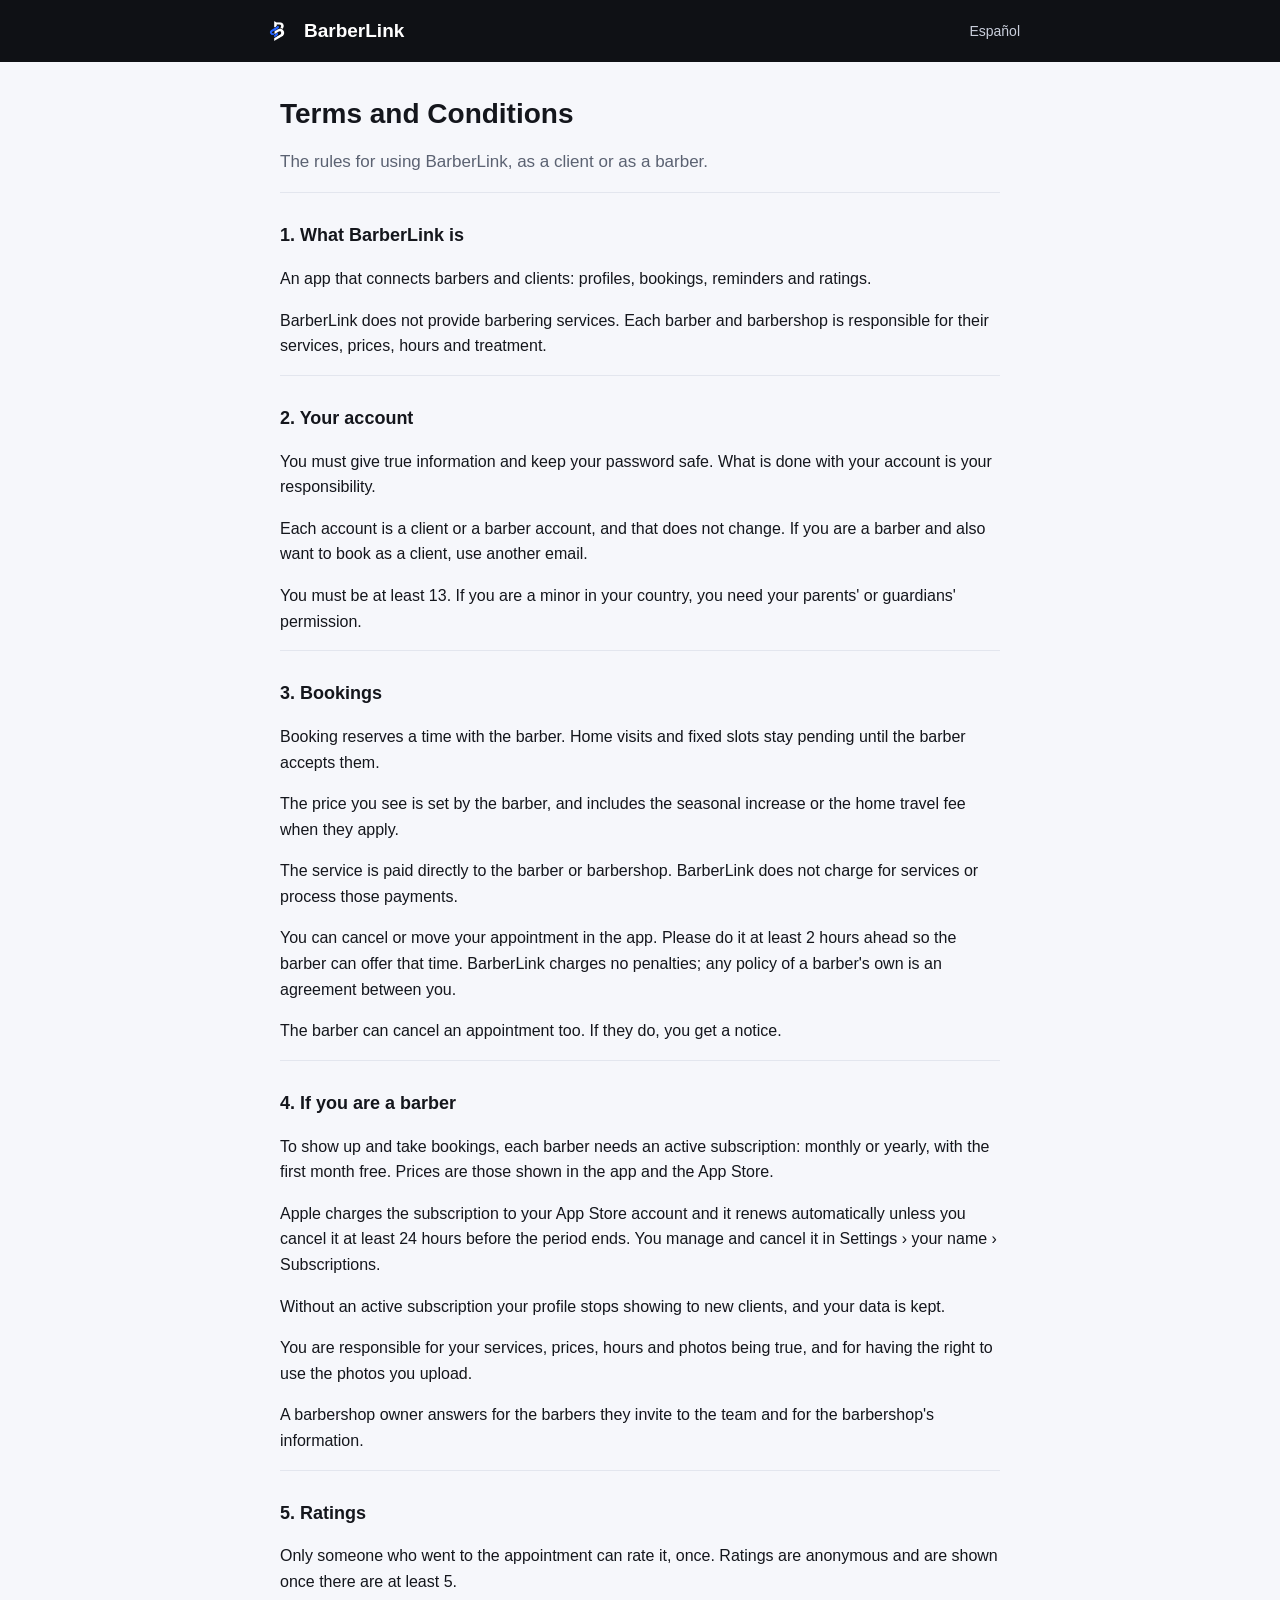
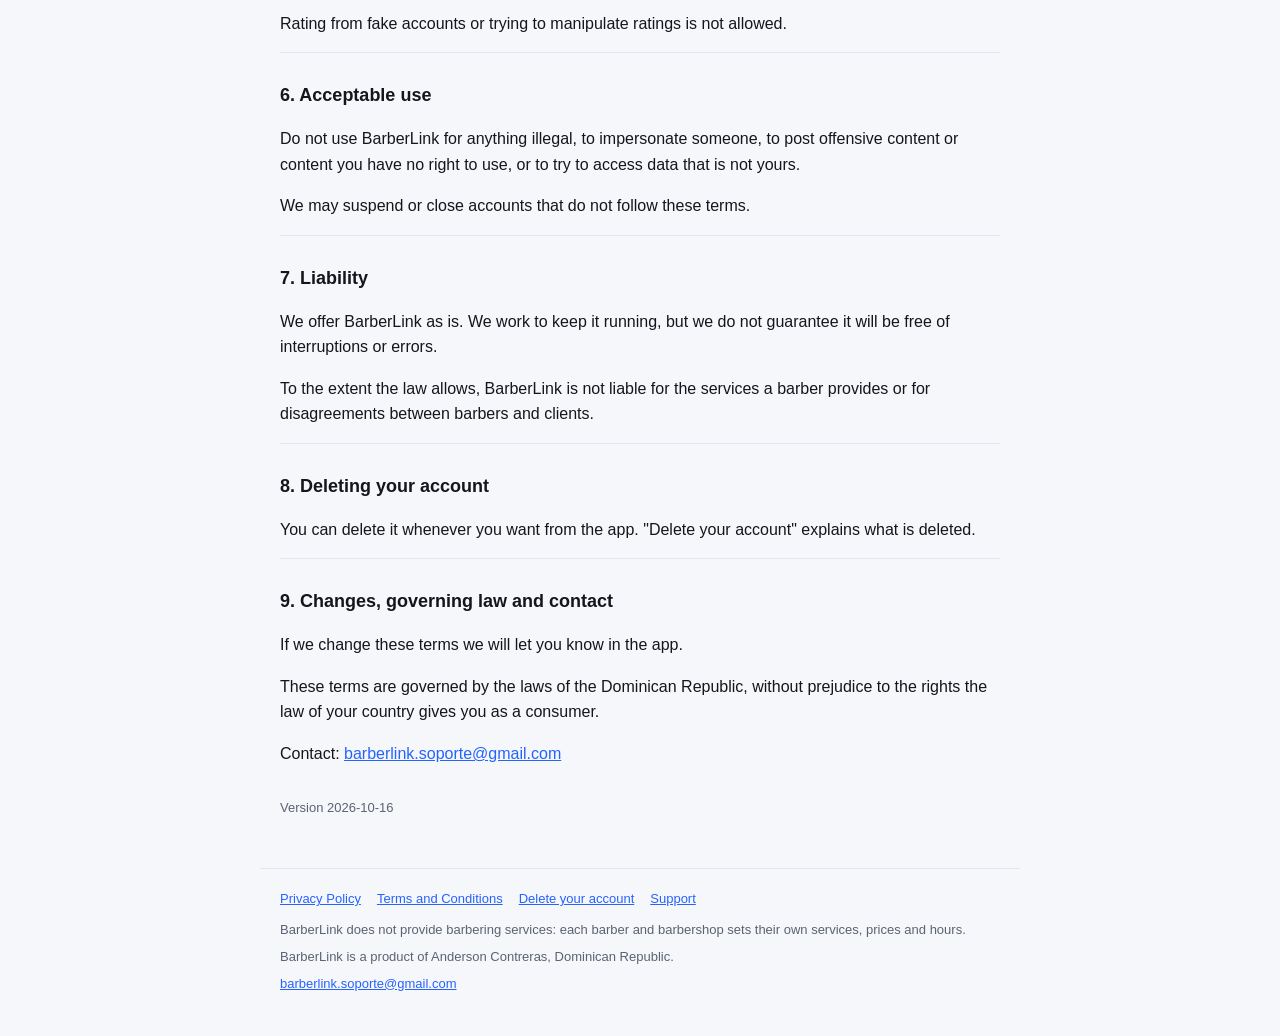
==== en/terms.html @ 306a6e2c "Páginas públicas de BarberLink: privacidad, términos, eliminar la cuenta y soporte Generadas con scr" ====
<!doctype html>
<html lang="en">
<head>
<meta charset="utf-8">
<meta name="viewport" content="width=device-width, initial-scale=1">
<title>Terms and Conditions · BarberLink</title>
<link rel="icon" href="../marca.png">
<link rel="stylesheet" href="../estilos.css">
</head>
<body>
<header>
  <a class="marca" href="index.html"><img src="../marca.png" alt=""><span>BarberLink</span></a>
  <a class="idioma" href="../terminos.html">Español</a>
</header>
<main>
<h1>Terms and Conditions</h1>
<p class="resumen">The rules for using BarberLink, as a client or as a barber.</p>
<section>
<h2>1. What BarberLink is</h2>
<p>An app that connects barbers and clients: profiles, bookings, reminders and ratings.</p>
<p>BarberLink does not provide barbering services. Each barber and barbershop is responsible for their services, prices, hours and treatment.</p>
</section>
<section>
<h2>2. Your account</h2>
<p>You must give true information and keep your password safe. What is done with your account is your responsibility.</p>
<p>Each account is a client or a barber account, and that does not change. If you are a barber and also want to book as a client, use another email.</p>
<p>You must be at least 13. If you are a minor in your country, you need your parents' or guardians' permission.</p>
</section>
<section>
<h2>3. Bookings</h2>
<p>Booking reserves a time with the barber. Home visits and fixed slots stay pending until the barber accepts them.</p>
<p>The price you see is set by the barber, and includes the seasonal increase or the home travel fee when they apply.</p>
<p>The service is paid directly to the barber or barbershop. BarberLink does not charge for services or process those payments.</p>
<p>You can cancel or move your appointment in the app. Please do it at least 2 hours ahead so the barber can offer that time. BarberLink charges no penalties; any policy of a barber's own is an agreement between you.</p>
<p>The barber can cancel an appointment too. If they do, you get a notice.</p>
</section>
<section>
<h2>4. If you are a barber</h2>
<p>To show up and take bookings, each barber needs an active subscription: monthly or yearly, with the first month free. Prices are those shown in the app and the App Store.</p>
<p>Apple charges the subscription to your App Store account and it renews automatically unless you cancel it at least 24 hours before the period ends. You manage and cancel it in Settings › your name › Subscriptions.</p>
<p>Without an active subscription your profile stops showing to new clients, and your data is kept.</p>
<p>You are responsible for your services, prices, hours and photos being true, and for having the right to use the photos you upload.</p>
<p>A barbershop owner answers for the barbers they invite to the team and for the barbershop's information.</p>
</section>
<section>
<h2>5. Ratings</h2>
<p>Only someone who went to the appointment can rate it, once. Ratings are anonymous and are shown once there are at least 5.</p>
<p>Rating from fake accounts or trying to manipulate ratings is not allowed.</p>
</section>
<section>
<h2>6. Acceptable use</h2>
<p>Do not use BarberLink for anything illegal, to impersonate someone, to post offensive content or content you have no right to use, or to try to access data that is not yours.</p>
<p>We may suspend or close accounts that do not follow these terms.</p>
</section>
<section>
<h2>7. Liability</h2>
<p>We offer BarberLink as is. We work to keep it running, but we do not guarantee it will be free of interruptions or errors.</p>
<p>To the extent the law allows, BarberLink is not liable for the services a barber provides or for disagreements between barbers and clients.</p>
</section>
<section>
<h2>8. Deleting your account</h2>
<p>You can delete it whenever you want from the app. &quot;Delete your account&quot; explains what is deleted.</p>
</section>
<section>
<h2>9. Changes, governing law and contact</h2>
<p>If we change these terms we will let you know in the app.</p>
<p>These terms are governed by the laws of the Dominican Republic, without prejudice to the rights the law of your country gives you as a consumer.</p>
<p>Contact: <a href="mailto:barberlink.soporte@gmail.com">barberlink.soporte@gmail.com</a></p>
</section>
<p class="version">Version 2026-10-16</p>
</main>
<footer>
  <nav><a href="privacy.html">Privacy Policy</a><a href="terms.html">Terms and Conditions</a><a href="delete-account.html">Delete your account</a><a href="support.html">Support</a></nav>
  <p>BarberLink does not provide barbering services: each barber and barbershop sets their own services, prices and hours.</p>
  <p>BarberLink is a product of Anderson Contreras, Dominican Republic.</p>
  <p><a href="mailto:barberlink.soporte@gmail.com">barberlink.soporte@gmail.com</a></p>
</footer>
</body>
</html>
---- estilos.css ----
/* Public pages (scripts/build-pages.mjs). The app's colors: dark header and the electric blue. */
:root {
  --oscuro: #0f1115;
  --azul: #2563ff;
  --texto: #14161c;
  --suave: #5b6272;
  --fondo: #f6f7fb;
  --borde: #e3e6ee;
  color-scheme: light dark;
}
@media (prefers-color-scheme: dark) {
  :root { --texto: #eceef3; --suave: #9aa1b2; --fondo: #0b0d11; --borde: #23262f; }
}
* { box-sizing: border-box; }
body {
  margin: 0; background: var(--fondo); color: var(--texto);
  font: 16px/1.6 -apple-system, BlinkMacSystemFont, "Segoe UI", Roboto, Inter, Arial, sans-serif;
}
header {
  display: flex; align-items: center; justify-content: space-between;
  padding: 14px max(20px, calc((100% - 760px) / 2)); background: var(--oscuro);
}
.marca { display: flex; align-items: center; gap: 10px; color: #fff; text-decoration: none; font-weight: 700; font-size: 19px; }
.marca img { width: 34px; height: 34px; border-radius: 8px; }
.idioma { color: #c9cedb; text-decoration: none; font-size: 14px; }
main { max-width: 760px; margin: 0 auto; padding: 28px 20px 12px; }
h1 { font-size: 28px; line-height: 1.25; margin: 6px 0 12px; }
h2 { font-size: 18px; margin: 28px 0 8px; }
.resumen { font-size: 17px; color: var(--suave); }
.nota { font-size: 14px; color: var(--suave); border-left: 3px solid var(--azul); padding-left: 12px; }
.version { font-size: 13px; color: var(--suave); margin-top: 32px; }
a { color: var(--azul); }
section { border-top: 1px solid var(--borde); }
.portada { text-align: center; padding: 18px 0 8px; }
.portada img { width: 96px; height: 96px; border-radius: 22px; }
.portada h1 { font-size: 34px; margin: 10px 0 2px; }
.lema { color: var(--azul); font-weight: 600; margin-top: 0; }
.lista { list-style: none; padding: 0; margin: 22px 0; display: grid; gap: 10px; }
.lista a {
  display: block; padding: 14px 16px; border: 1px solid var(--borde); border-radius: 12px;
  text-decoration: none; font-weight: 600; background: rgba(37, 99, 255, 0.05);
}
footer { max-width: 760px; margin: 24px auto 0; padding: 20px 20px 36px; border-top: 1px solid var(--borde); font-size: 13px; color: var(--suave); }
footer nav { display: flex; flex-wrap: wrap; gap: 6px 16px; margin-bottom: 10px; }
footer p { margin: 6px 0; }
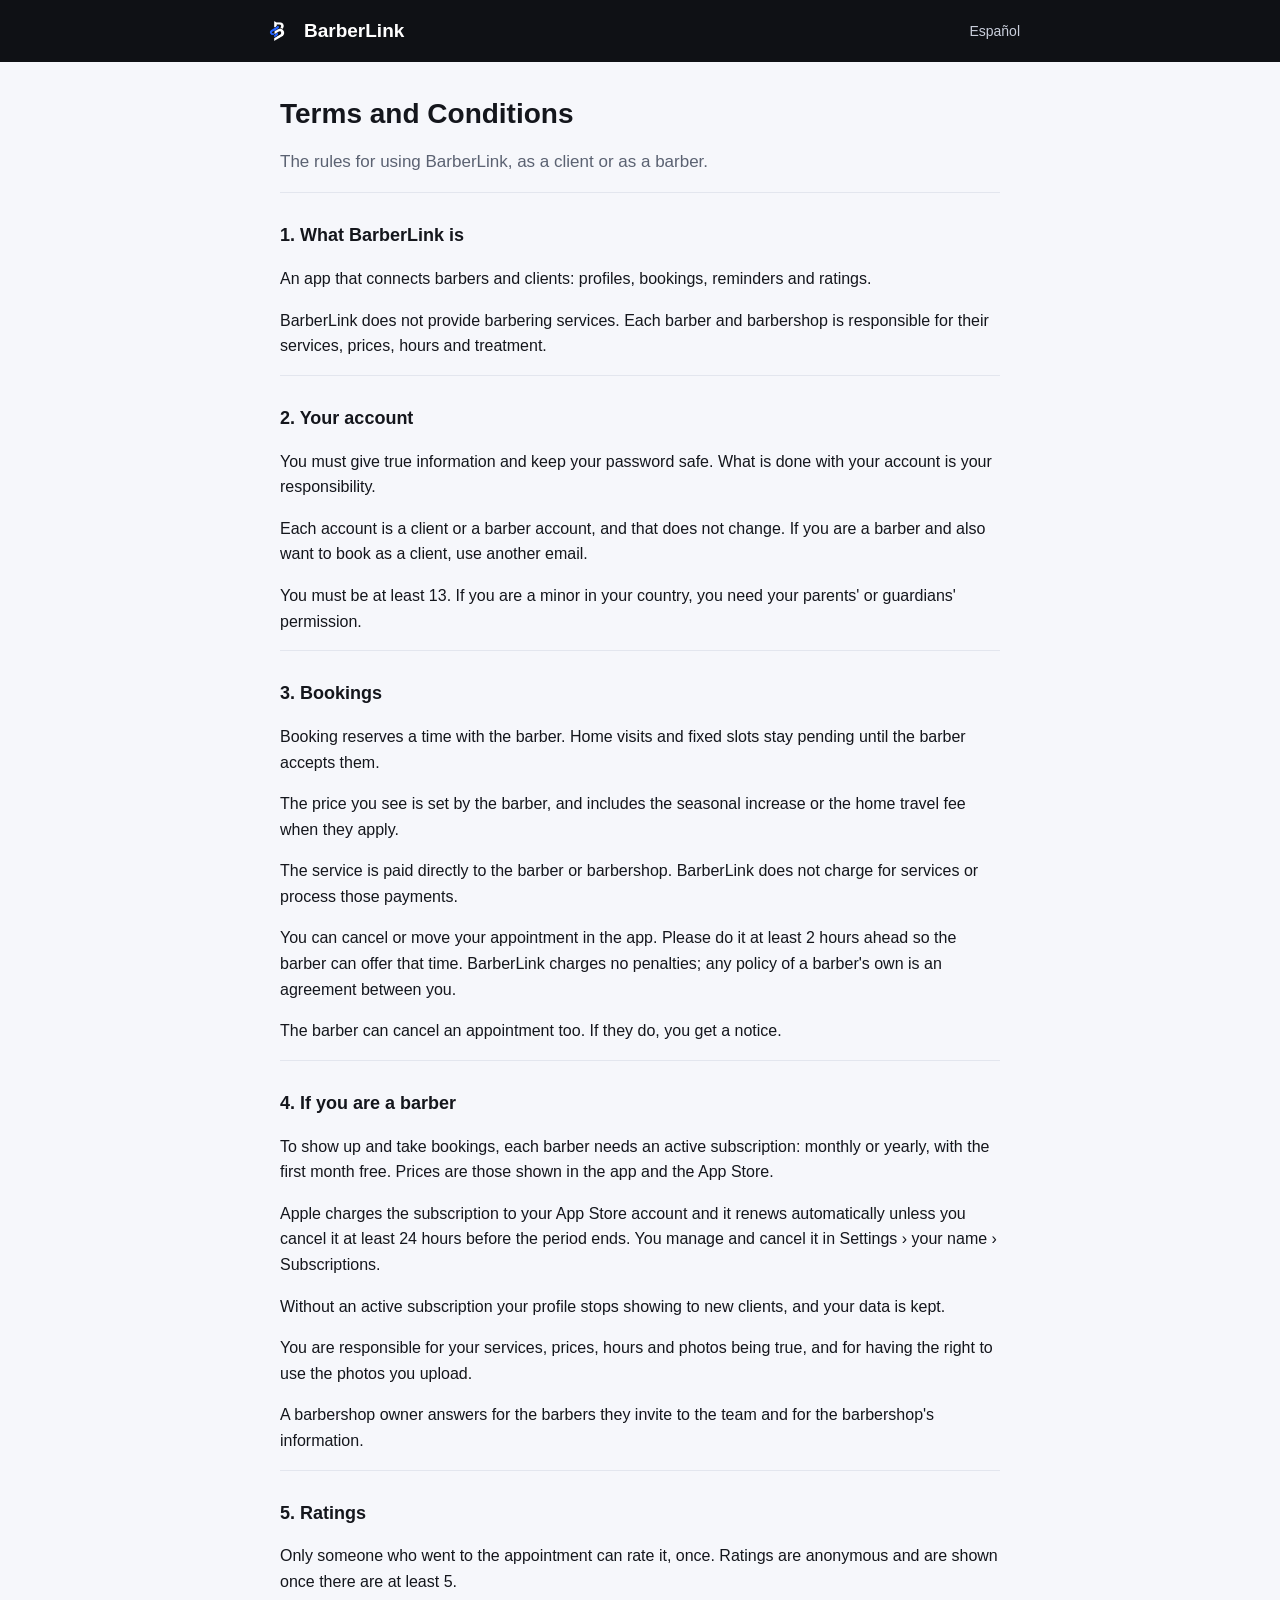
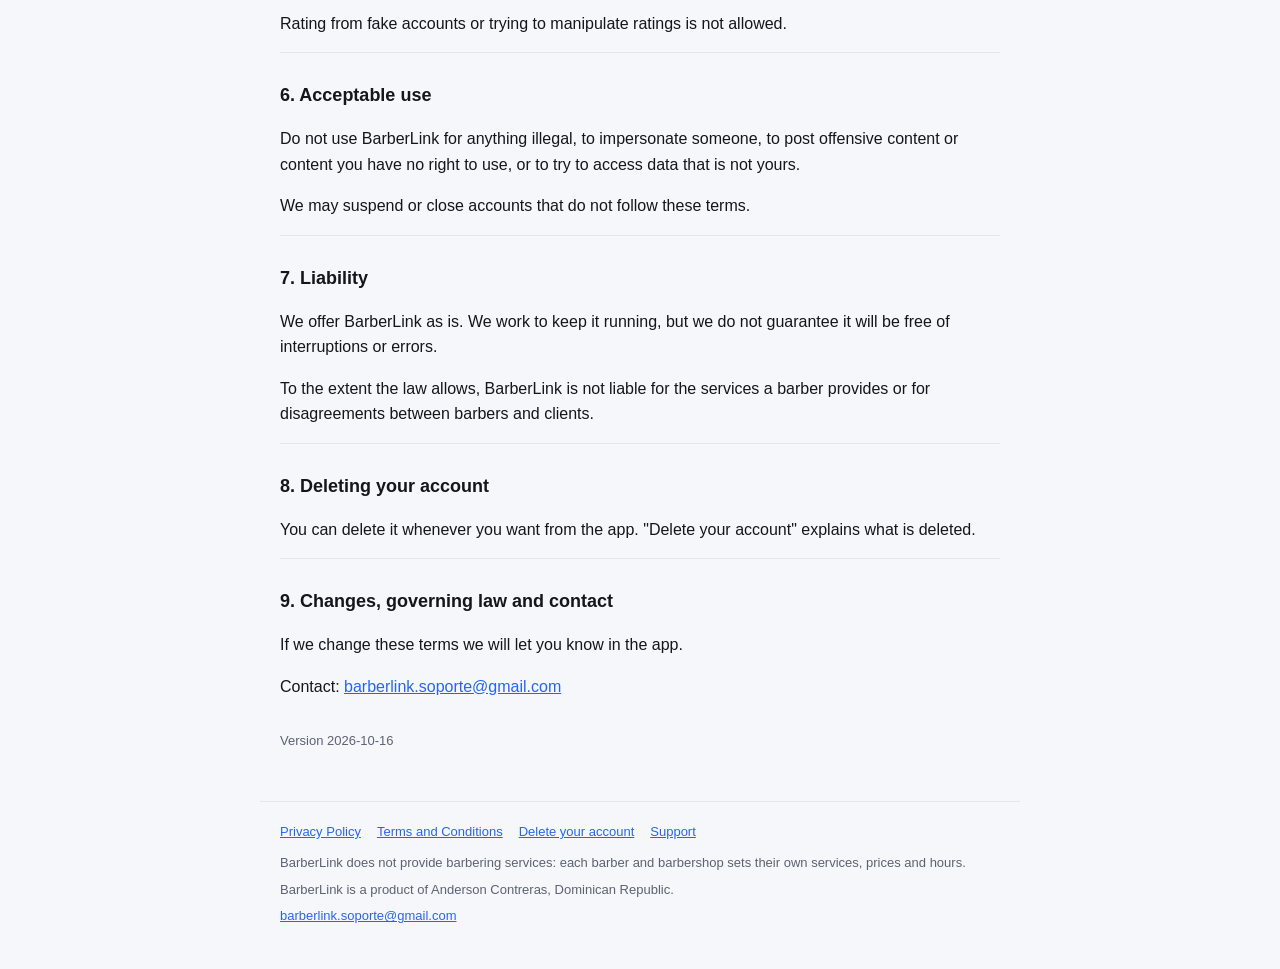
==== commit 1363ca75: "Update terms.html" ====
--- a/en/terms.html
+++ b/en/terms.html
@@ -64,7 +64,6 @@
 <section>
 <h2>9. Changes, governing law and contact</h2>
 <p>If we change these terms we will let you know in the app.</p>
-<p>These terms are governed by the laws of the Dominican Republic, without prejudice to the rights the law of your country gives you as a consumer.</p>
 <p>Contact: <a href="mailto:barberlink.soporte@gmail.com">barberlink.soporte@gmail.com</a></p>
 </section>
 <p class="version">Version 2026-10-16</p>
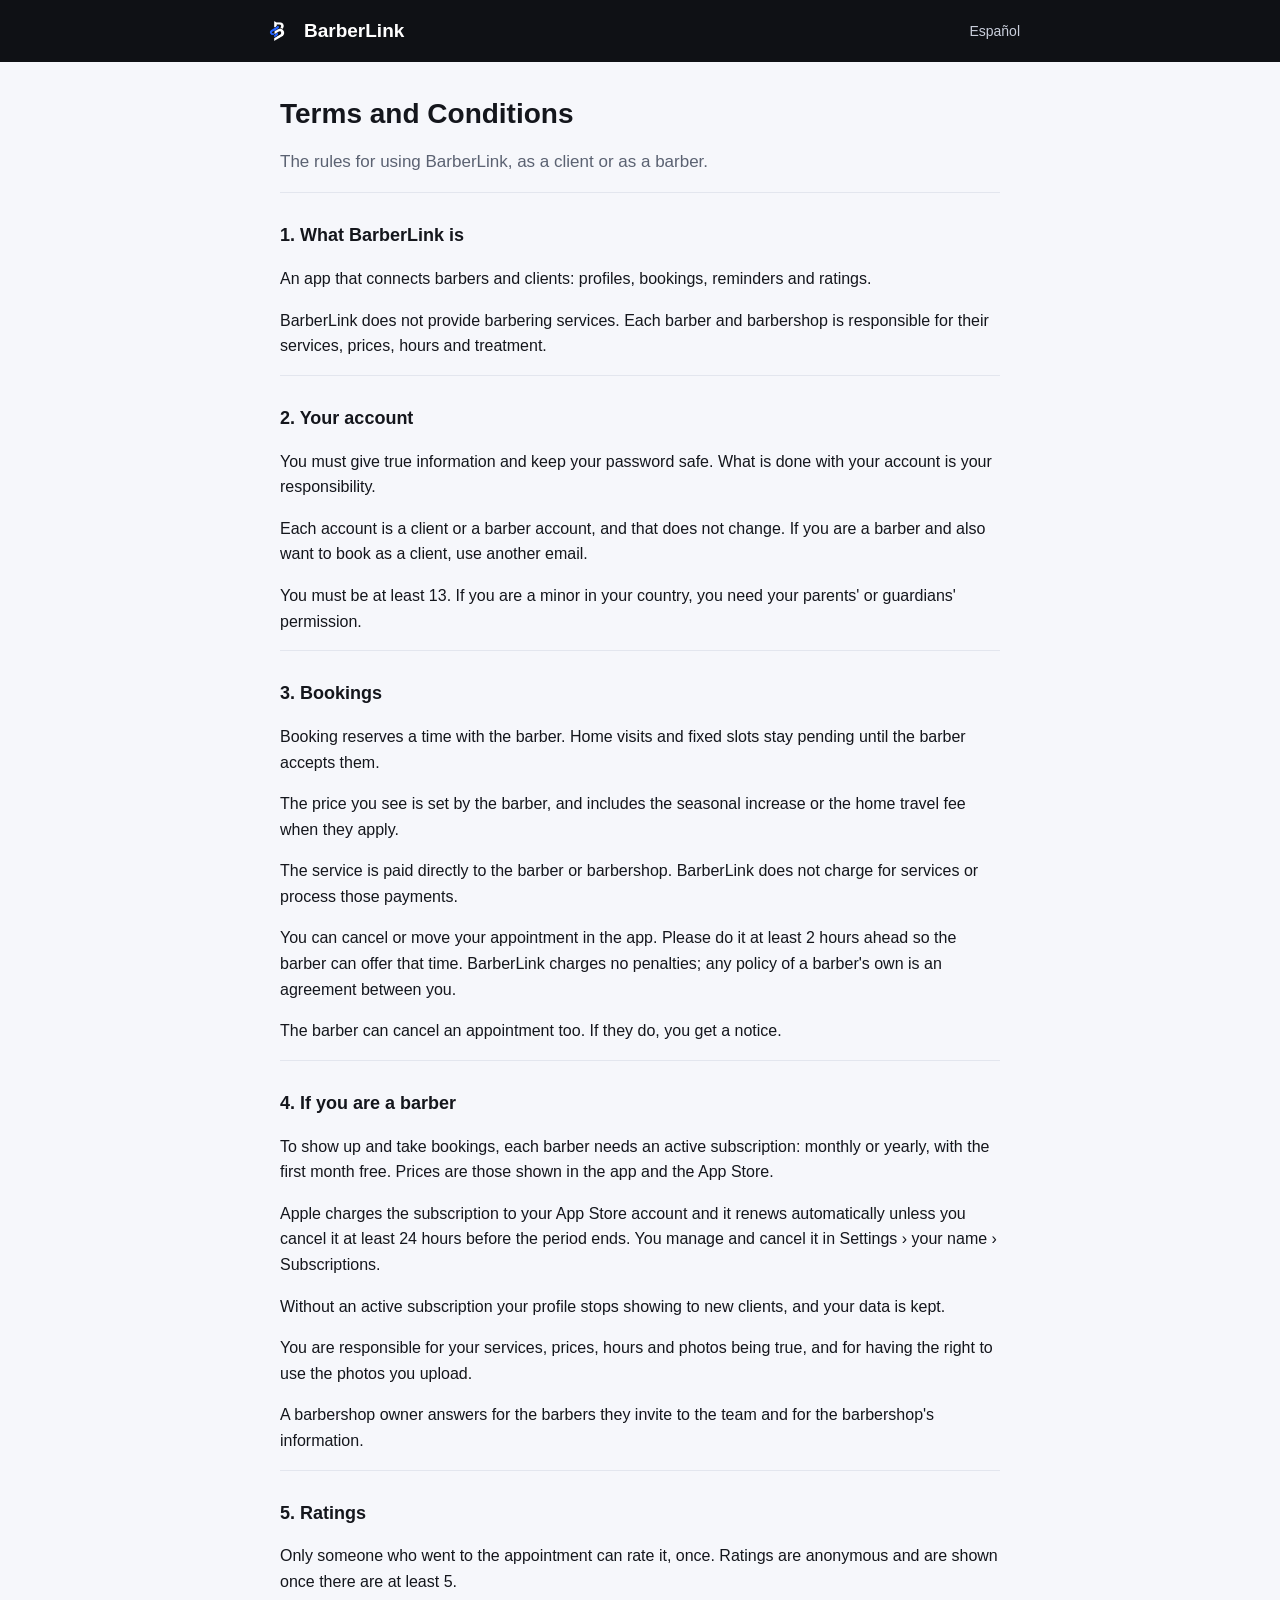
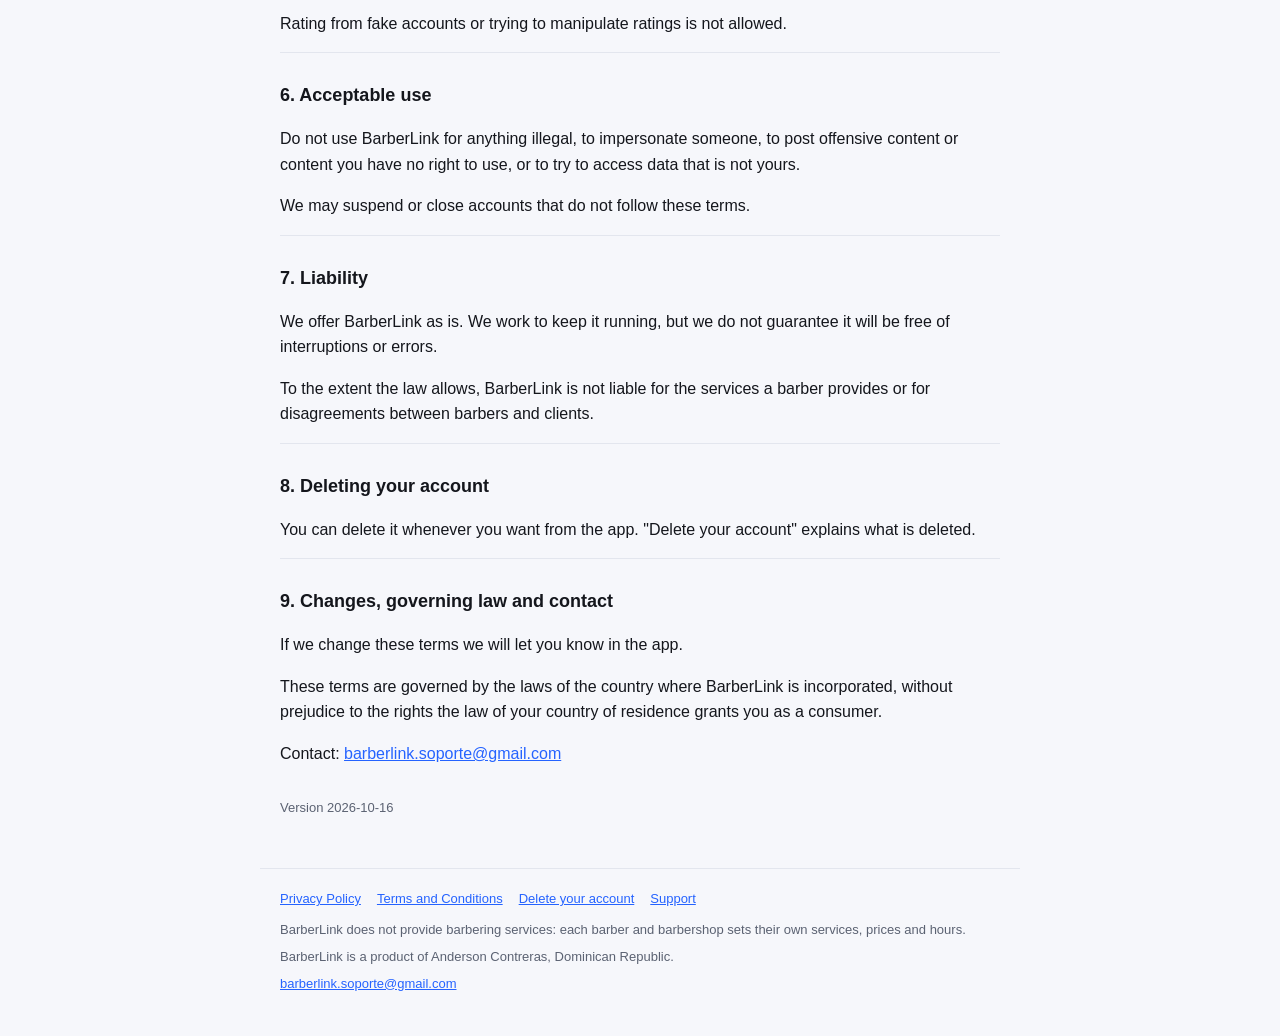
==== commit d5fe7d53: "Términos: la ley aplicable es la del país de constitución de BarberLink Co-Authored-By: Claude Opus " ====
--- a/en/terms.html
+++ b/en/terms.html
@@ -64,6 +64,7 @@
 <section>
 <h2>9. Changes, governing law and contact</h2>
 <p>If we change these terms we will let you know in the app.</p>
+<p>These terms are governed by the laws of the country where BarberLink is incorporated, without prejudice to the rights the law of your country of residence grants you as a consumer.</p>
 <p>Contact: <a href="mailto:barberlink.soporte@gmail.com">barberlink.soporte@gmail.com</a></p>
 </section>
 <p class="version">Version 2026-10-16</p>
